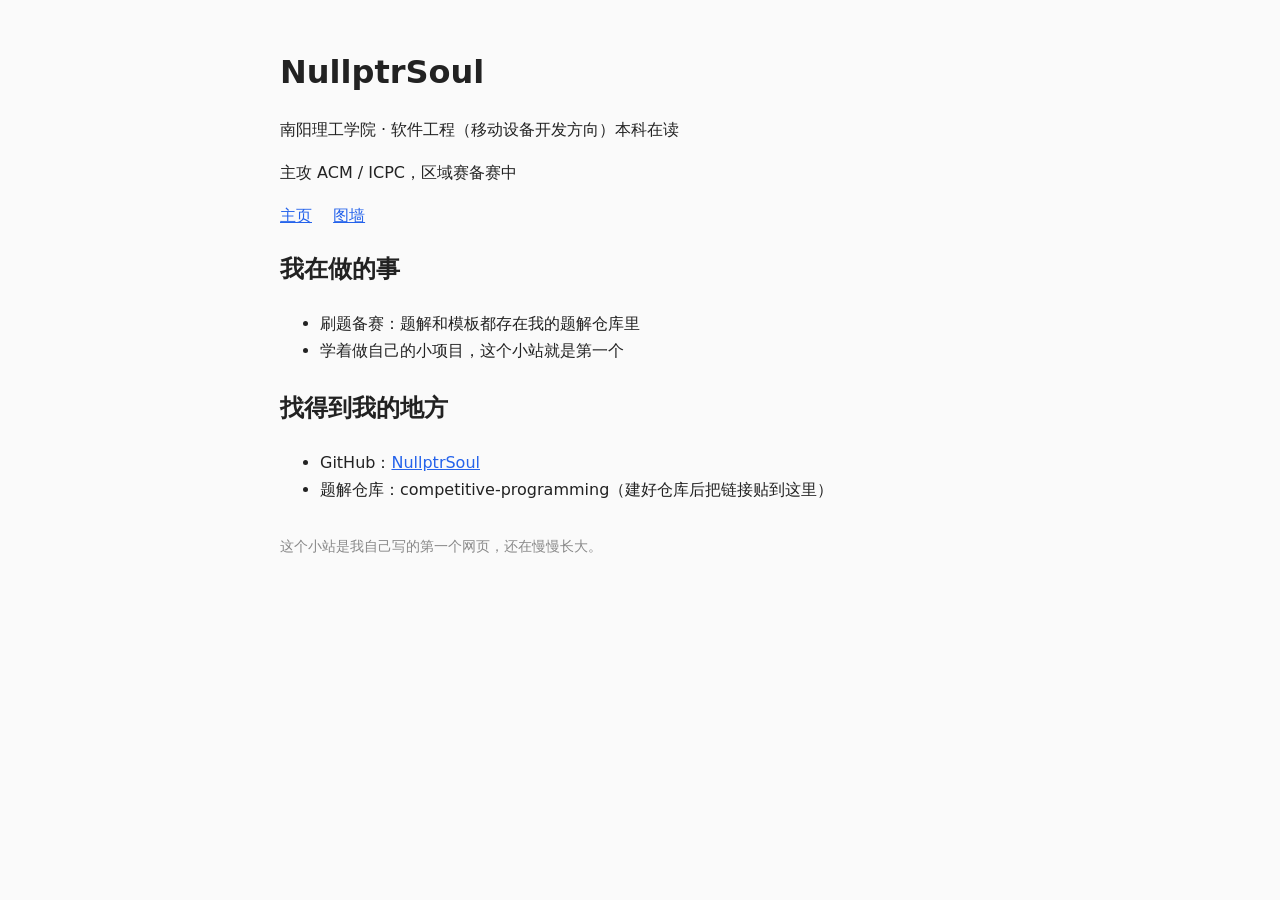
==== index.html @ b8a34914 "加上主页和图墙" ====
<!DOCTYPE html>
<html lang="zh-CN">
<head>
<meta charset="UTF-8">
<meta name="viewport" content="width=device-width, initial-scale=1.0">
<title>NullptrSoul 的小站</title>
<link rel="stylesheet" href="style.css">
</head>
<body>
<header>
  <h1>NullptrSoul</h1>
  <p>南阳理工学院 · 软件工程（移动设备开发方向）本科在读</p>
  <p>主攻 ACM / ICPC，区域赛备赛中</p>
</header>
<nav>
  <a href="index.html">主页</a>
  <a href="gallery.html">图墙</a>
  <!-- 以后想加新页面，就在这里加一行链接，再新建一个同名 html 文件 -->
</nav>
<main>
  <section>
    <h2>我在做的事</h2>
    <ul>
      <li>刷题备赛：题解和模板都存在我的题解仓库里</li>
      <li>学着做自己的小项目，这个小站就是第一个</li>
    </ul>
  </section>
  <section>
    <h2>找得到我的地方</h2>
    <ul>
      <li>GitHub：<a href="https://github.com/NullptrSoul">NullptrSoul</a></li>
      <li>题解仓库：competitive-programming（建好仓库后把链接贴到这里）</li>
    </ul>
  </section>
</main>
<footer>
  <p>这个小站是我自己写的第一个网页，还在慢慢长大。</p>
</footer>
</body>
</html>
---- style.css ----
/* 小站的样式：就这一个文件管全站长相，改颜色、改字号都在这里 */
body {
  font-family: system-ui, "PingFang SC", "Microsoft YaHei", sans-serif;
  max-width: 720px;
  margin: 0 auto;
  padding: 24px 16px;
  line-height: 1.7;
  color: #222;
  background: #fafafa;
}
header h1 { margin-bottom: 4px; }
nav { margin: 16px 0; }
nav a { margin-right: 16px; }
a { color: #2563eb; }
section { margin-bottom: 24px; }
.gallery {
  display: grid;
  grid-template-columns: repeat(auto-fill, minmax(200px, 1fr));
  gap: 16px;
}
.gallery img { width: 100%; border-radius: 8px; }
.gallery figcaption { text-align: center; color: #666; }
.hint { color: #666; font-size: 14px; }
footer { color: #888; font-size: 14px; margin-top: 32px; }
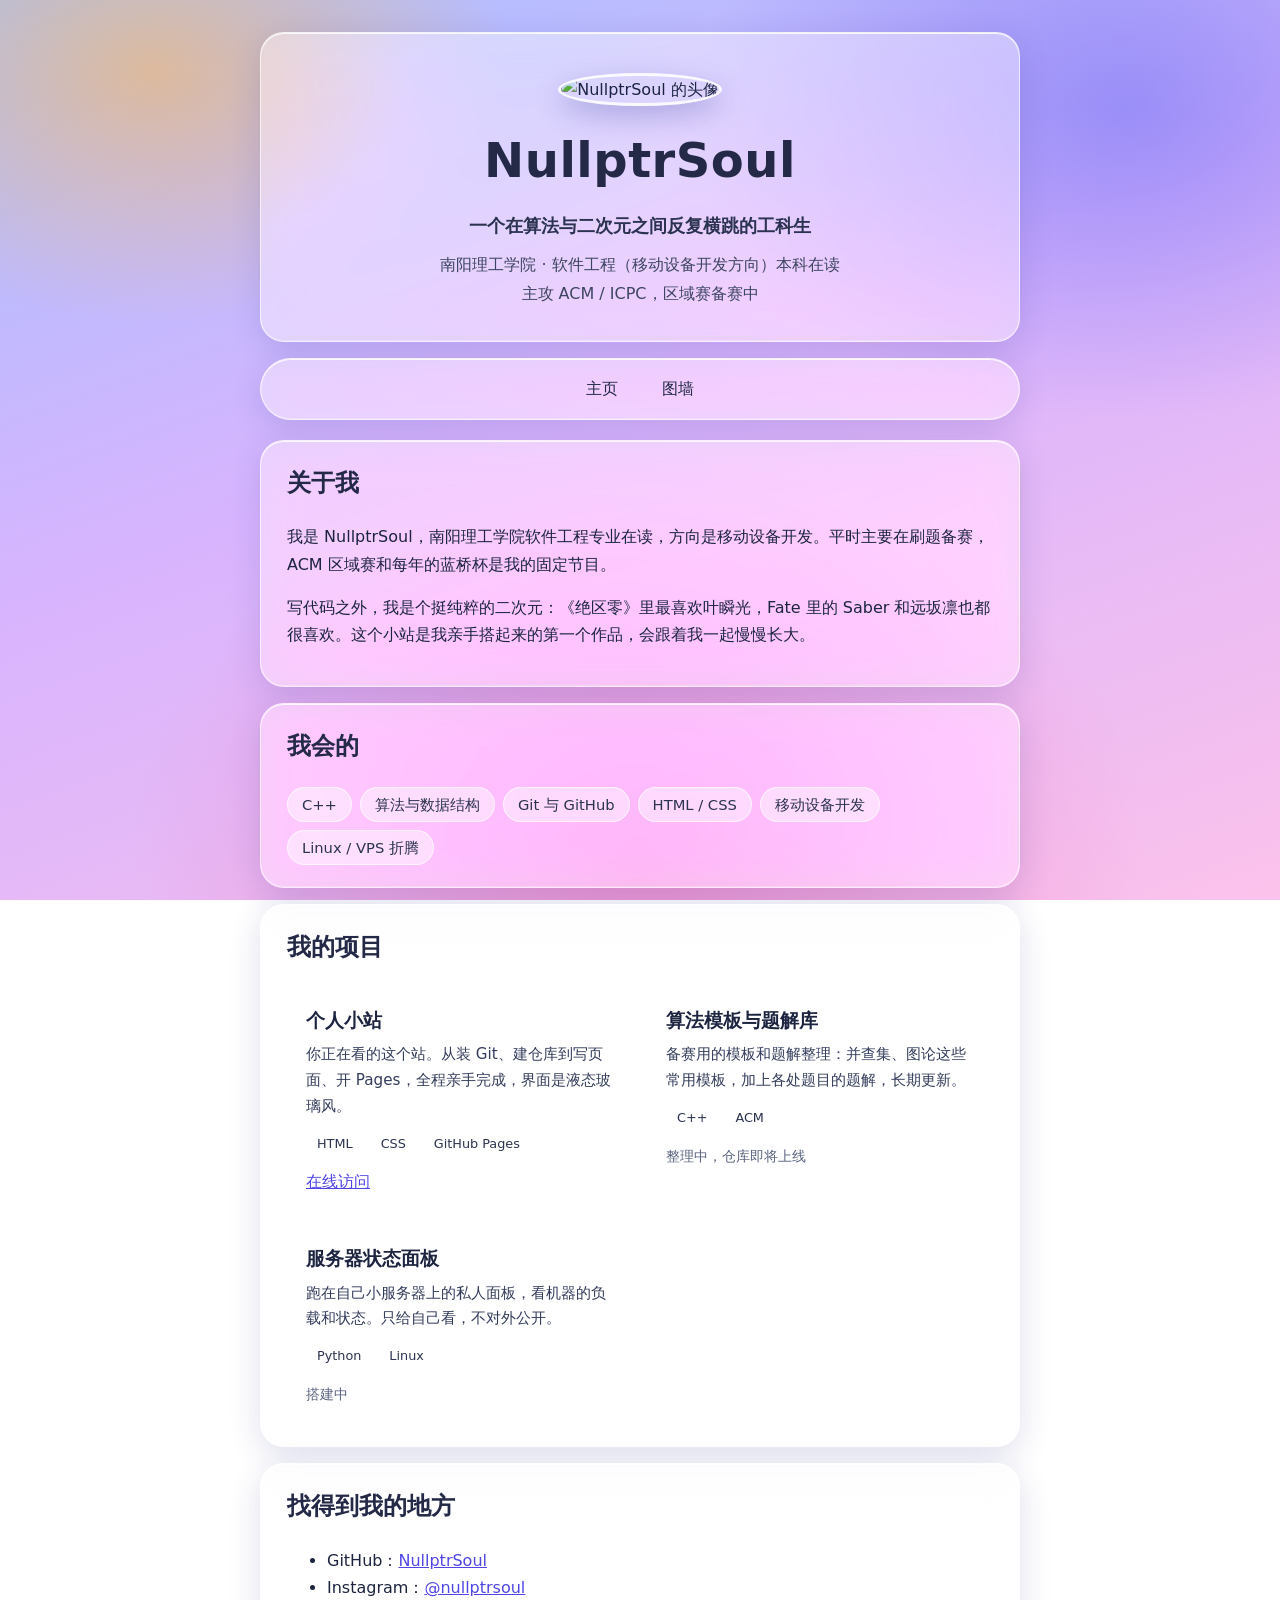
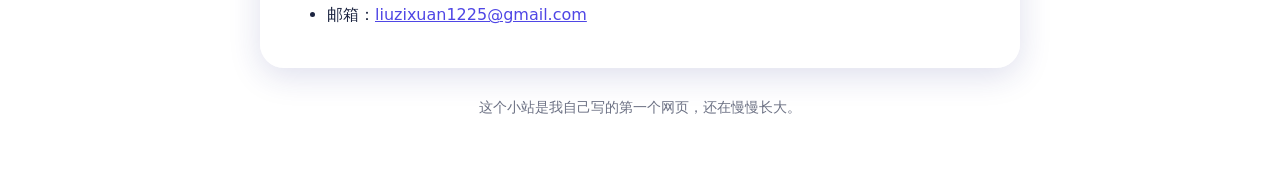
==== commit 7f77370d: "补齐头像、关于、技能和项目" ====
--- a/index.html
+++ b/index.html
@@ -8,7 +8,10 @@
 </head>
 <body>
 <header>
+  <!-- 头像直接用 GitHub 的，换 GitHub 头像这边自动跟着变 -->
+  <img class="avatar" src="https://github.com/NullptrSoul.png" alt="NullptrSoul 的头像">
   <h1>NullptrSoul</h1>
+  <p class="tagline">一个在算法与二次元之间反复横跳的工科生</p>
   <p>南阳理工学院 · 软件工程（移动设备开发方向）本科在读</p>
   <p>主攻 ACM / ICPC，区域赛备赛中</p>
 </header>
@@ -19,17 +22,60 @@
 </nav>
 <main>
   <section>
-    <h2>我在做的事</h2>
-    <ul>
-      <li>刷题备赛：题解和模板都存在我的题解仓库里</li>
-      <li>学着做自己的小项目，这个小站就是第一个</li>
-    </ul>
+    <h2>关于我</h2>
+    <p>我是 NullptrSoul，南阳理工学院软件工程专业在读，方向是移动设备开发。平时主要在刷题备赛，ACM 区域赛和每年的蓝桥杯是我的固定节目。</p>
+    <p>写代码之外，我是个挺纯粹的二次元：《绝区零》里最喜欢叶瞬光，Fate 里的 Saber 和远坂凛也都很喜欢。这个小站是我亲手搭起来的第一个作品，会跟着我一起慢慢长大。</p>
+  </section>
+  <section>
+    <h2>我会的</h2>
+    <div class="tags">
+      <span class="tag">C++</span>
+      <span class="tag">算法与数据结构</span>
+      <span class="tag">Git 与 GitHub</span>
+      <span class="tag">HTML / CSS</span>
+      <span class="tag">移动设备开发</span>
+      <span class="tag">Linux / VPS 折腾</span>
+    </div>
+  </section>
+  <section>
+    <h2>我的项目</h2>
+    <div class="project-grid">
+      <article class="project-card">
+        <h3>个人小站</h3>
+        <p>你正在看的这个站。从装 Git、建仓库到写页面、开 Pages，全程亲手完成，界面是液态玻璃风。</p>
+        <div class="card-tags">
+          <span class="tag">HTML</span>
+          <span class="tag">CSS</span>
+          <span class="tag">GitHub Pages</span>
+        </div>
+        <a href="https://nullptrsoul.github.io/my-site/">在线访问</a>
+      </article>
+      <article class="project-card">
+        <h3>算法模板与题解库</h3>
+        <p>备赛用的模板和题解整理：并查集、图论这些常用模板，加上各处题目的题解，长期更新。</p>
+        <div class="card-tags">
+          <span class="tag">C++</span>
+          <span class="tag">ACM</span>
+        </div>
+        <span class="project-status">整理中，仓库即将上线</span>
+      </article>
+      <article class="project-card">
+        <h3>服务器状态面板</h3>
+        <p>跑在自己小服务器上的私人面板，看机器的负载和状态。只给自己看，不对外公开。</p>
+        <div class="card-tags">
+          <span class="tag">Python</span>
+          <span class="tag">Linux</span>
+        </div>
+        <span class="project-status">搭建中</span>
+      </article>
+    </div>
   </section>
   <section>
     <h2>找得到我的地方</h2>
     <ul>
       <li>GitHub：<a href="https://github.com/NullptrSoul">NullptrSoul</a></li>
-      <li>题解仓库：competitive-programming（建好仓库后把链接贴到这里）</li>
+      <li>Instagram：<a href="https://www.instagram.com/nullptrsoul">@nullptrsoul</a></li>
+      <li>邮箱：<a href="mailto:liuzixuan1225@gmail.com">liuzixuan1225@gmail.com</a></li>
     </ul>
   </section>
 </main>
--- a/style.css
+++ b/style.css
@@ -1,24 +1,179 @@
-/* 小站的样式：就这一个文件管全站长相，改颜色、改字号都在这里 */
+/* ============================================================
+   液态玻璃风（Liquid Glass）
+   核心就一句话：半透明的白 + 背景模糊（backdrop-filter），
+   再加一圈高光描边和柔和阴影，面板就像浮在彩色背景上的玻璃。
+   想调浓淡：改下面 .glass 那几处 rgba 里的透明度数字即可。
+   ============================================================ */
+
+/* 整页背景：几团彩色光晕叠在一起，就是玻璃后面要透出来的“壁纸” */
 body {
   font-family: system-ui, "PingFang SC", "Microsoft YaHei", sans-serif;
-  max-width: 720px;
+  max-width: 760px;
   margin: 0 auto;
-  padding: 24px 16px;
+  padding: 32px 16px 48px;
   line-height: 1.7;
-  color: #222;
-  background: #fafafa;
+  color: #1c2440;
+  min-height: 100vh;
+  background:
+    radial-gradient(600px 420px at 12% 8%,  rgba(255, 183, 77, 0.55), transparent 60%),
+    radial-gradient(720px 520px at 88% 12%, rgba(99, 102, 241, 0.50), transparent 60%),
+    radial-gradient(820px 620px at 50% 95%, rgba(236, 72, 153, 0.35), transparent 62%),
+    linear-gradient(160deg, #a8c0ff 0%, #d8b4fe 45%, #fbc2eb 100%);
+  background-attachment: fixed;
 }
-header h1 { margin-bottom: 4px; }
-nav { margin: 16px 0; }
-nav a { margin-right: 16px; }
-a { color: #2563eb; }
-section { margin-bottom: 24px; }
+
+/* 玻璃面板的统一配方：头部、导航、每个板块都用它 */
+header, nav, main section {
+  background: rgba(255, 255, 255, 0.42);
+  -webkit-backdrop-filter: blur(18px) saturate(180%);
+  backdrop-filter: blur(18px) saturate(180%);
+  border: 1px solid rgba(255, 255, 255, 0.65);
+  border-radius: 24px;
+  box-shadow:
+    0 8px 32px rgba(31, 38, 135, 0.15),
+    inset 0 1px 0 rgba(255, 255, 255, 0.85),
+    inset 0 -1px 0 rgba(255, 255, 255, 0.25);
+}
+
+/* 不支持毛玻璃的老浏览器兜底：直接给块接近不透明的白，别让字看不清 */
+@supports not ((backdrop-filter: blur(1px)) or (-webkit-backdrop-filter: blur(1px))) {
+  header, nav, main section { background: rgba(255, 255, 255, 0.88); }
+}
+
+/* 头部：站名立起来 */
+header {
+  text-align: center;
+  padding: 40px 24px 32px;
+  margin-bottom: 16px;
+}
+header h1 {
+  margin: 0 0 8px;
+  font-size: clamp(2.2rem, 6vw, 3rem);
+  letter-spacing: 0.5px;
+  color: #232946;
+}
+header p { margin: 2px 0; color: #3d4560; }
+
+/* 导航：浮着的玻璃条，链接是小药丸 */
+nav {
+  display: flex;
+  justify-content: center;
+  gap: 8px;
+  padding: 10px;
+  margin-bottom: 20px;
+  border-radius: 999px;
+}
+nav a {
+  padding: 6px 18px;
+  border-radius: 999px;
+  color: #232946;
+  text-decoration: none;
+  transition: background 0.2s ease, transform 0.2s ease;
+}
+nav a:hover {
+  background: rgba(255, 255, 255, 0.65);
+  transform: translateY(-1px);
+}
+
+/* 正文板块：玻璃卡片，鼠标放上去轻轻浮起 */
+main section {
+  padding: 22px 26px;
+  margin-bottom: 16px;
+  transition: transform 0.25s ease, box-shadow 0.25s ease;
+}
+main section:hover {
+  transform: translateY(-2px);
+  box-shadow:
+    0 14px 40px rgba(31, 38, 135, 0.20),
+    inset 0 1px 0 rgba(255, 255, 255, 0.85),
+    inset 0 -1px 0 rgba(255, 255, 255, 0.25);
+}
+main section h2 { margin-top: 0; color: #232946; }
+
+a { color: #4f46e5; }
+a:hover { color: #7c3aed; }
+
+/* 图墙：网格 + 圆角图 + 悬停放大 */
 .gallery {
   display: grid;
   grid-template-columns: repeat(auto-fill, minmax(200px, 1fr));
   gap: 16px;
 }
-.gallery img { width: 100%; border-radius: 8px; }
-.gallery figcaption { text-align: center; color: #666; }
-.hint { color: #666; font-size: 14px; }
-footer { color: #888; font-size: 14px; margin-top: 32px; }
+.gallery figure { margin: 0; }
+.gallery img {
+  width: 100%;
+  border-radius: 16px;
+  display: block;
+  box-shadow: 0 6px 20px rgba(31, 38, 135, 0.18);
+  transition: transform 0.25s ease;
+}
+.gallery img:hover { transform: scale(1.03); }
+.gallery figcaption { text-align: center; color: #3d4560; margin-top: 6px; }
+.hint { color: #3d4560; font-size: 14px; }
+
+footer {
+  text-align: center;
+  color: rgba(28, 36, 64, 0.65);
+  font-size: 14px;
+  margin-top: 28px;
+}
+
+/* 头像：圆的，带一圈玻璃高光描边 */
+.avatar {
+  width: 112px;
+  height: 112px;
+  border-radius: 50%;
+  object-fit: cover;
+  border: 3px solid rgba(255, 255, 255, 0.85);
+  box-shadow: 0 10px 28px rgba(31, 38, 135, 0.25);
+  margin-bottom: 14px;
+}
+
+/* 名字下面那句签名 */
+.tagline {
+  font-size: 1.15rem;
+  font-weight: 600;
+  color: #2b3350;
+  margin: 4px 0 10px;
+}
+
+/* 技能标签：一排小药丸 */
+.tags { display: flex; flex-wrap: wrap; gap: 8px; }
+.tag {
+  padding: 4px 14px;
+  border-radius: 999px;
+  background: rgba(255, 255, 255, 0.45);
+  border: 1px solid rgba(255, 255, 255, 0.7);
+  font-size: 0.92rem;
+  color: #2b3350;
+}
+
+/* 项目卡片：大玻璃卡里再浮一层浅玻璃 */
+.project-grid {
+  display: grid;
+  grid-template-columns: repeat(auto-fill, minmax(230px, 1fr));
+  gap: 14px;
+}
+.project-card {
+  background: rgba(255, 255, 255, 0.35);
+  border: 1px solid rgba(255, 255, 255, 0.6);
+  border-radius: 18px;
+  padding: 16px 18px;
+  transition: transform 0.25s ease, background 0.25s ease;
+}
+.project-card:hover {
+  transform: translateY(-3px);
+  background: rgba(255, 255, 255, 0.5);
+}
+.project-card h3 { margin: 0 0 6px; }
+.project-card p { margin: 0 0 10px; font-size: 0.95rem; color: #333c5c; }
+.card-tags { display: flex; flex-wrap: wrap; gap: 6px; margin-bottom: 10px; }
+.card-tags .tag { font-size: 0.8rem; padding: 2px 10px; }
+.project-status { font-size: 0.85rem; color: #5a6480; }
+
+/* 手机上收紧一点，别挤 */
+@media (max-width: 560px) {
+  body { padding: 20px 12px 36px; }
+  header { padding: 30px 16px 24px; }
+  main section { padding: 18px 18px; border-radius: 20px; }
+}
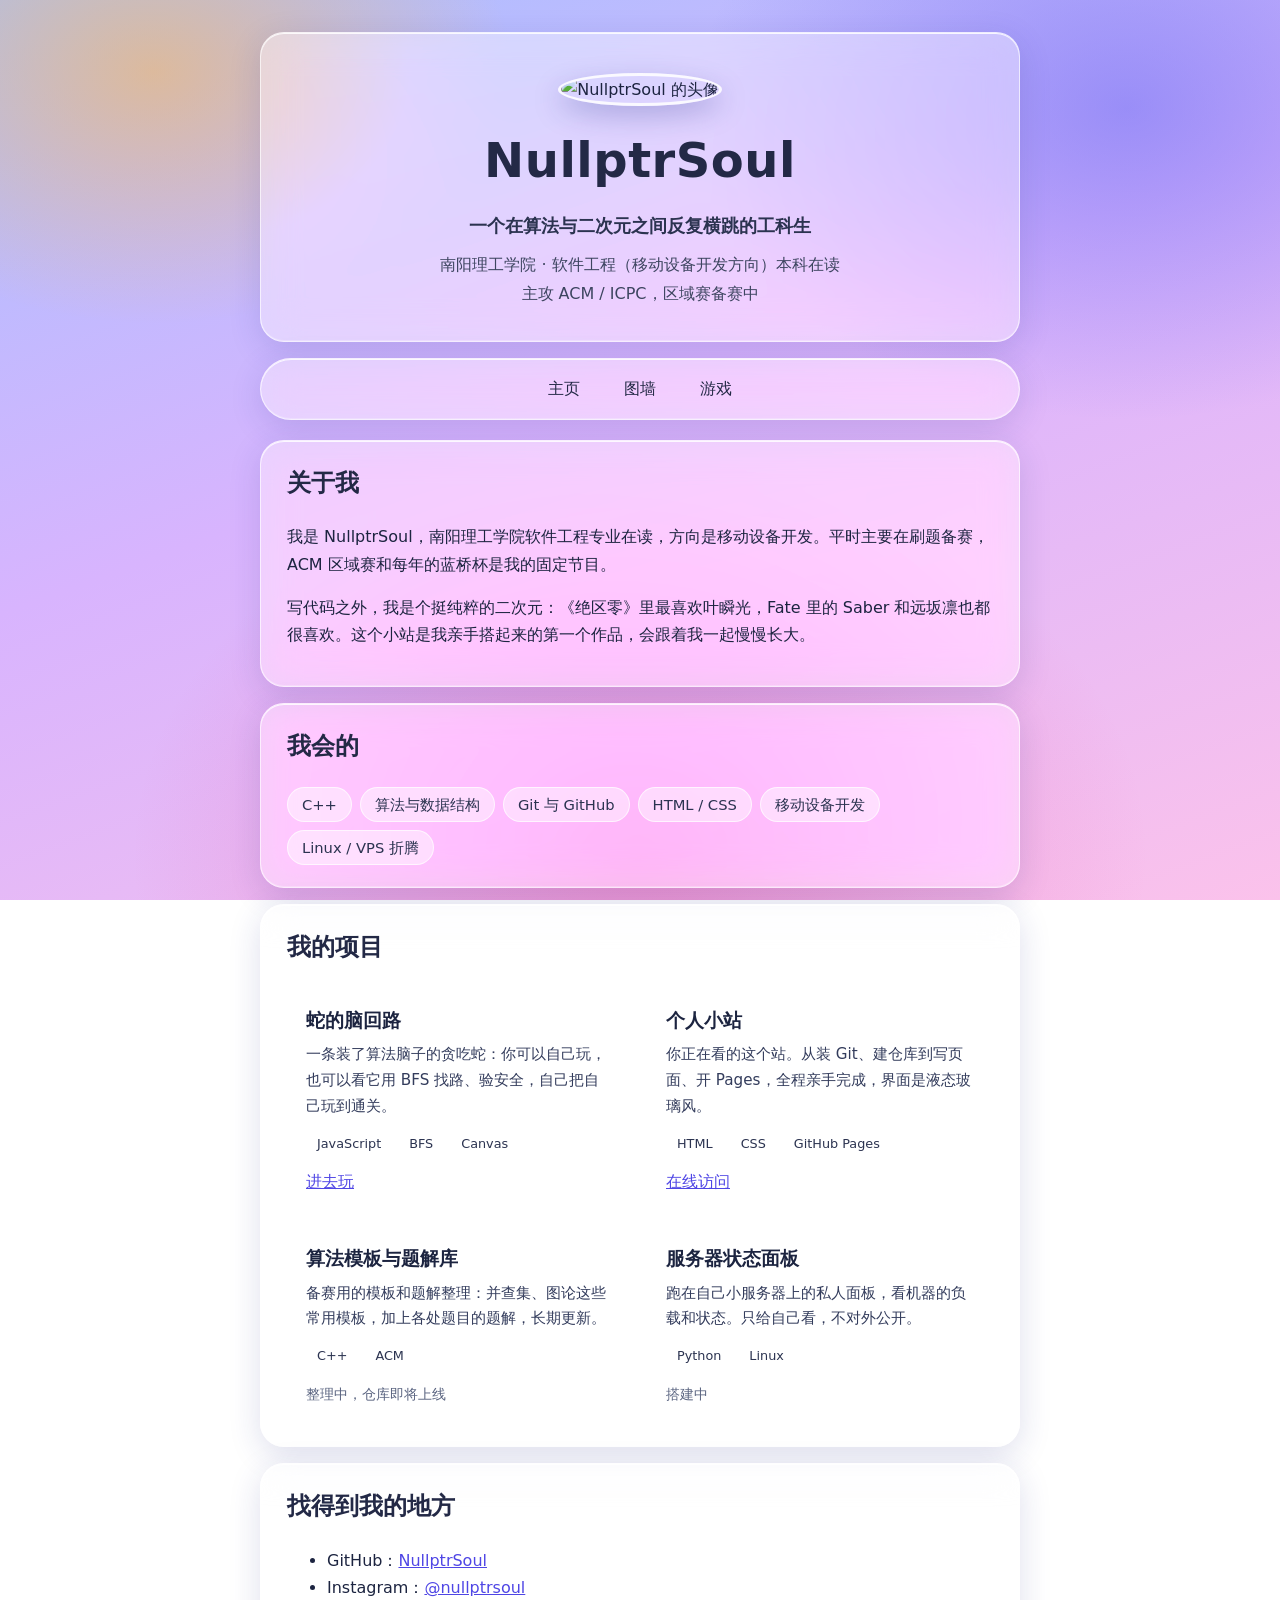
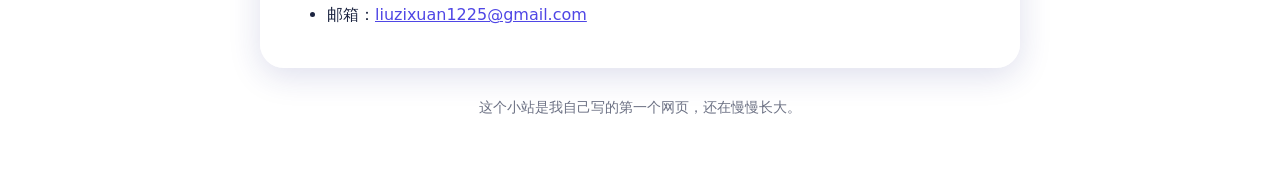
==== commit 71749ee1: "上线游戏：蛇的脑回路" ====
--- a/index.html
+++ b/index.html
@@ -18,6 +18,7 @@
 <nav>
   <a href="index.html">主页</a>
   <a href="gallery.html">图墙</a>
+  <a href="game.html">游戏</a>
   <!-- 以后想加新页面，就在这里加一行链接，再新建一个同名 html 文件 -->
 </nav>
 <main>
@@ -40,6 +41,16 @@
   <section>
     <h2>我的项目</h2>
     <div class="project-grid">
+      <article class="project-card">
+        <h3>蛇的脑回路</h3>
+        <p>一条装了算法脑子的贪吃蛇：你可以自己玩，也可以看它用 BFS 找路、验安全，自己把自己玩到通关。</p>
+        <div class="card-tags">
+          <span class="tag">JavaScript</span>
+          <span class="tag">BFS</span>
+          <span class="tag">Canvas</span>
+        </div>
+        <a href="game.html">进去玩</a>
+      </article>
       <article class="project-card">
         <h3>个人小站</h3>
         <p>你正在看的这个站。从装 Git、建仓库到写页面、开 Pages，全程亲手完成，界面是液态玻璃风。</p>
--- a/style.css
+++ b/style.css
@@ -177,3 +177,74 @@
   header { padding: 30px 16px 24px; }
   main section { padding: 18px 18px; border-radius: 20px; }
 }
+
+/* ============ 游戏页（蛇的脑回路） ============ */
+.game-board-wrap { text-align: center; margin: 12px 0 4px; }
+canvas#board {
+  width: 100%;
+  max-width: 440px;
+  aspect-ratio: 1;
+  background: rgba(255, 255, 255, 0.28);
+  border: 1px solid rgba(255, 255, 255, 0.6);
+  border-radius: 18px;
+  box-shadow: inset 0 1px 0 rgba(255, 255, 255, 0.6), 0 10px 30px rgba(31, 38, 135, 0.15);
+  touch-action: none;
+}
+.status-line {
+  min-height: 1.7em;
+  text-align: center;
+  font-weight: 600;
+  color: #2b3350;
+  margin: 8px 0 0;
+}
+.scoreboard { display: flex; flex-wrap: wrap; gap: 8px; justify-content: center; }
+.score-chip {
+  padding: 4px 14px;
+  border-radius: 999px;
+  background: rgba(255, 255, 255, 0.45);
+  border: 1px solid rgba(255, 255, 255, 0.7);
+  font-size: 0.92rem;
+  color: #2b3350;
+}
+.mode-row { display: flex; gap: 8px; justify-content: center; flex-wrap: wrap; margin-top: 10px; }
+.mode-btn, .ctl-btn {
+  font: inherit;
+  padding: 7px 20px;
+  border-radius: 999px;
+  background: rgba(255, 255, 255, 0.45);
+  border: 1px solid rgba(255, 255, 255, 0.7);
+  color: #232946;
+  cursor: pointer;
+  transition: background 0.2s ease, transform 0.2s ease;
+}
+.mode-btn:hover, .ctl-btn:hover { background: rgba(255, 255, 255, 0.7); transform: translateY(-1px); }
+.mode-btn.active {
+  background: rgba(99, 102, 241, 0.88);
+  border-color: rgba(255, 255, 255, 0.4);
+  color: #fff;
+}
+/* 手机方向键：只在小屏幕上出现 */
+.dpad {
+  display: none;
+  margin: 16px auto 4px;
+  width: 168px;
+  grid-template-columns: repeat(3, 52px);
+  grid-template-rows: repeat(3, 52px);
+  gap: 6px;
+  justify-content: center;
+}
+.dpad button {
+  font-size: 20px;
+  border-radius: 16px;
+  background: rgba(255, 255, 255, 0.5);
+  border: 1px solid rgba(255, 255, 255, 0.7);
+  color: #232946;
+  cursor: pointer;
+}
+.dpad-up { grid-column: 2; grid-row: 1; }
+.dpad-left { grid-column: 1; grid-row: 2; }
+.dpad-down { grid-column: 2; grid-row: 3; }
+.dpad-right { grid-column: 3; grid-row: 2; }
+@media (max-width: 560px) {
+  .dpad { display: grid; }
+}
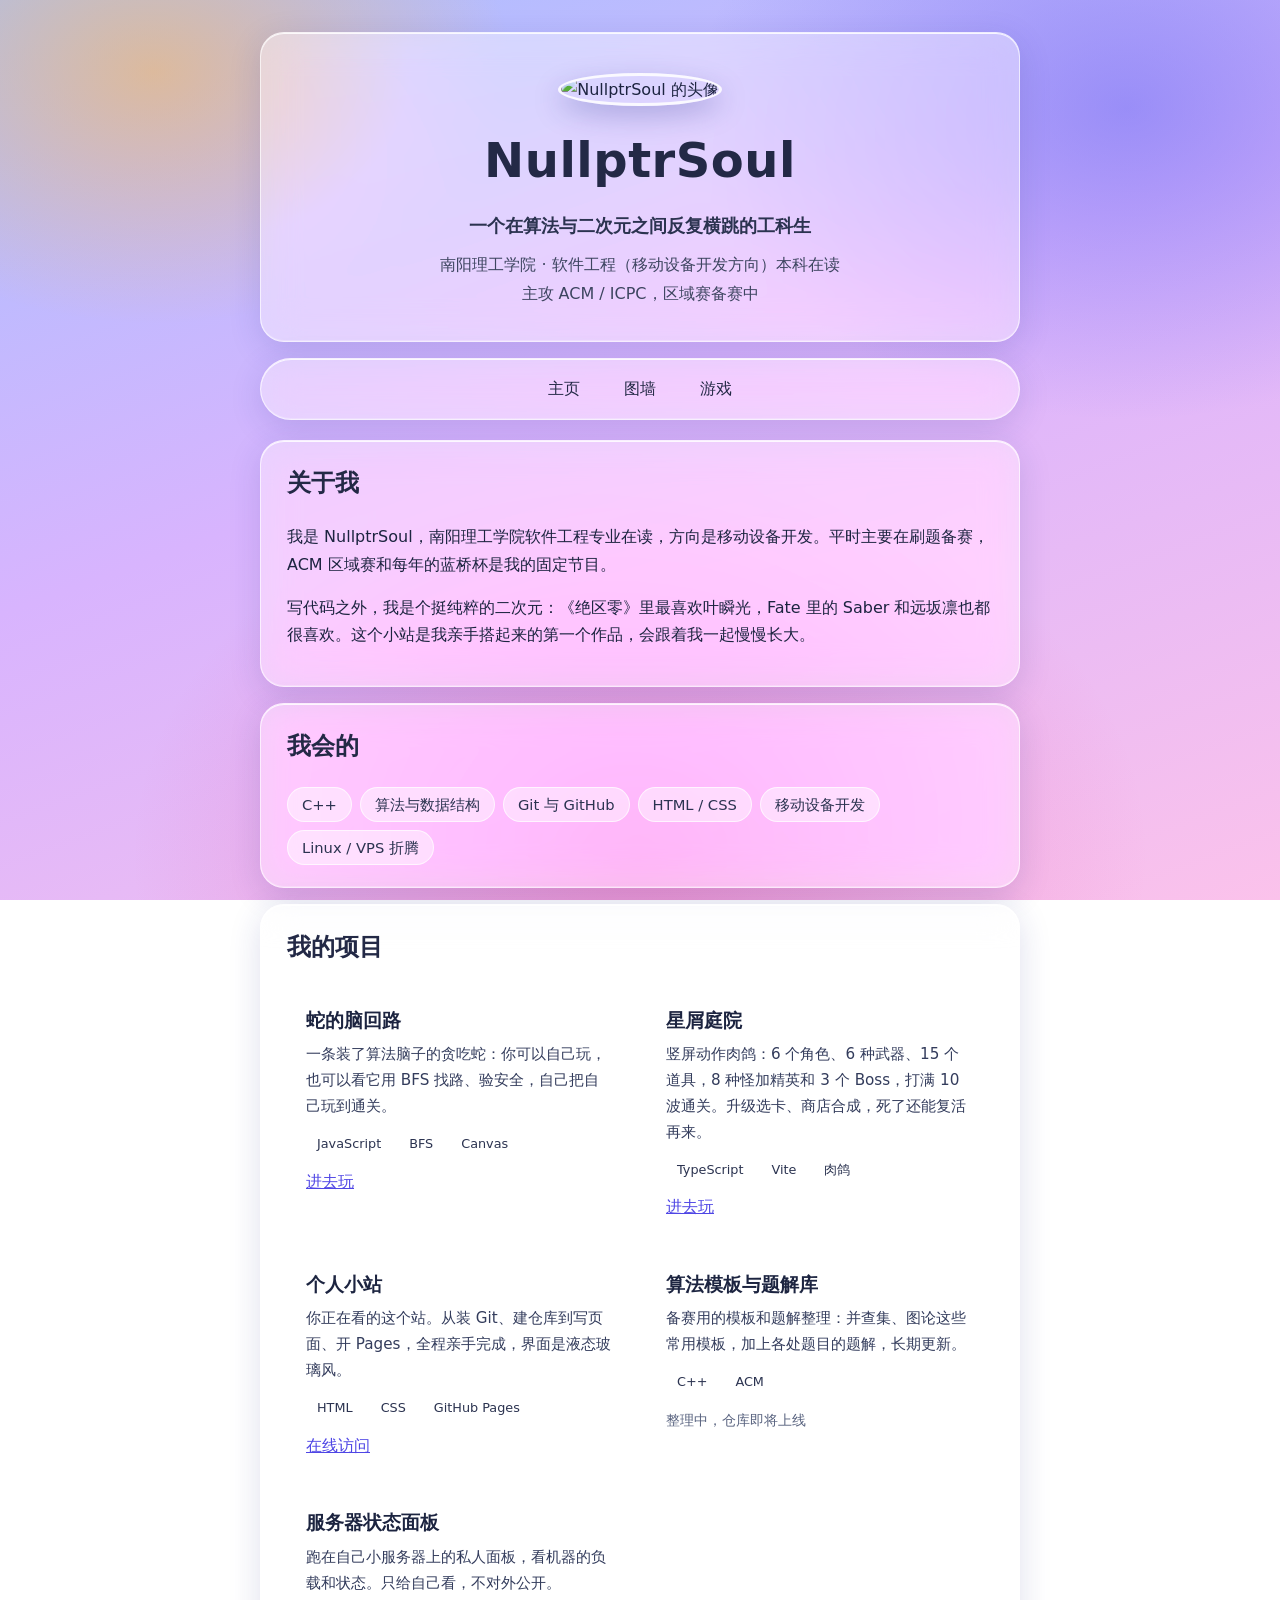
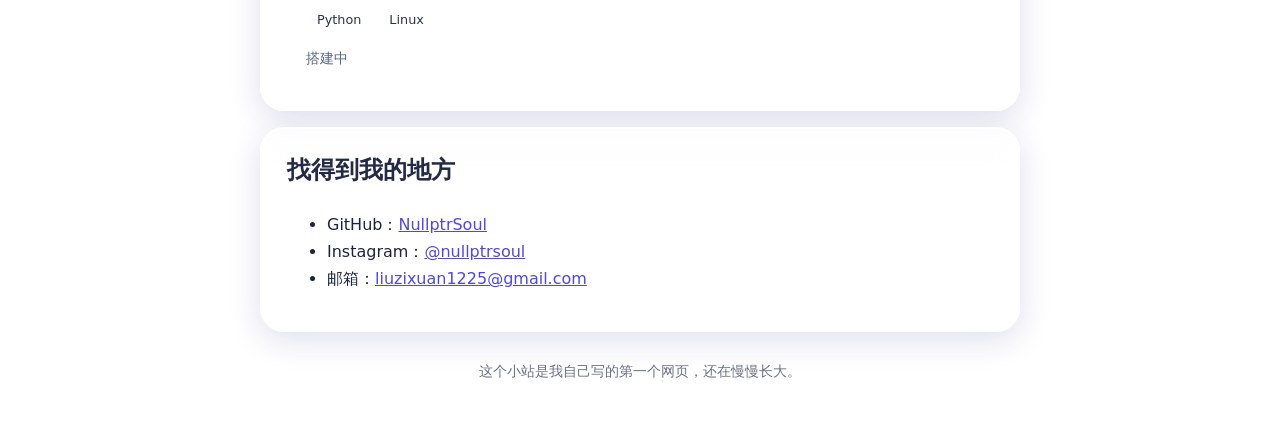
==== commit da761898: "小站加上星屑庭院卡片" ====
--- a/index.html
+++ b/index.html
@@ -52,6 +52,16 @@
         <a href="game.html">进去玩</a>
       </article>
       <article class="project-card">
+        <h3>星屑庭院</h3>
+        <p>竖屏动作肉鸽：6 个角色、6 种武器、15 个道具，8 种怪加精英和 3 个 Boss，打满 10 波通关。升级选卡、商店合成，死了还能复活再来。</p>
+        <div class="card-tags">
+          <span class="tag">TypeScript</span>
+          <span class="tag">Vite</span>
+          <span class="tag">肉鸽</span>
+        </div>
+        <a href="https://nullptrsoul.github.io/stardust-garden/">进去玩</a>
+      </article>
+      <article class="project-card">
         <h3>个人小站</h3>
         <p>你正在看的这个站。从装 Git、建仓库到写页面、开 Pages，全程亲手完成，界面是液态玻璃风。</p>
         <div class="card-tags">
